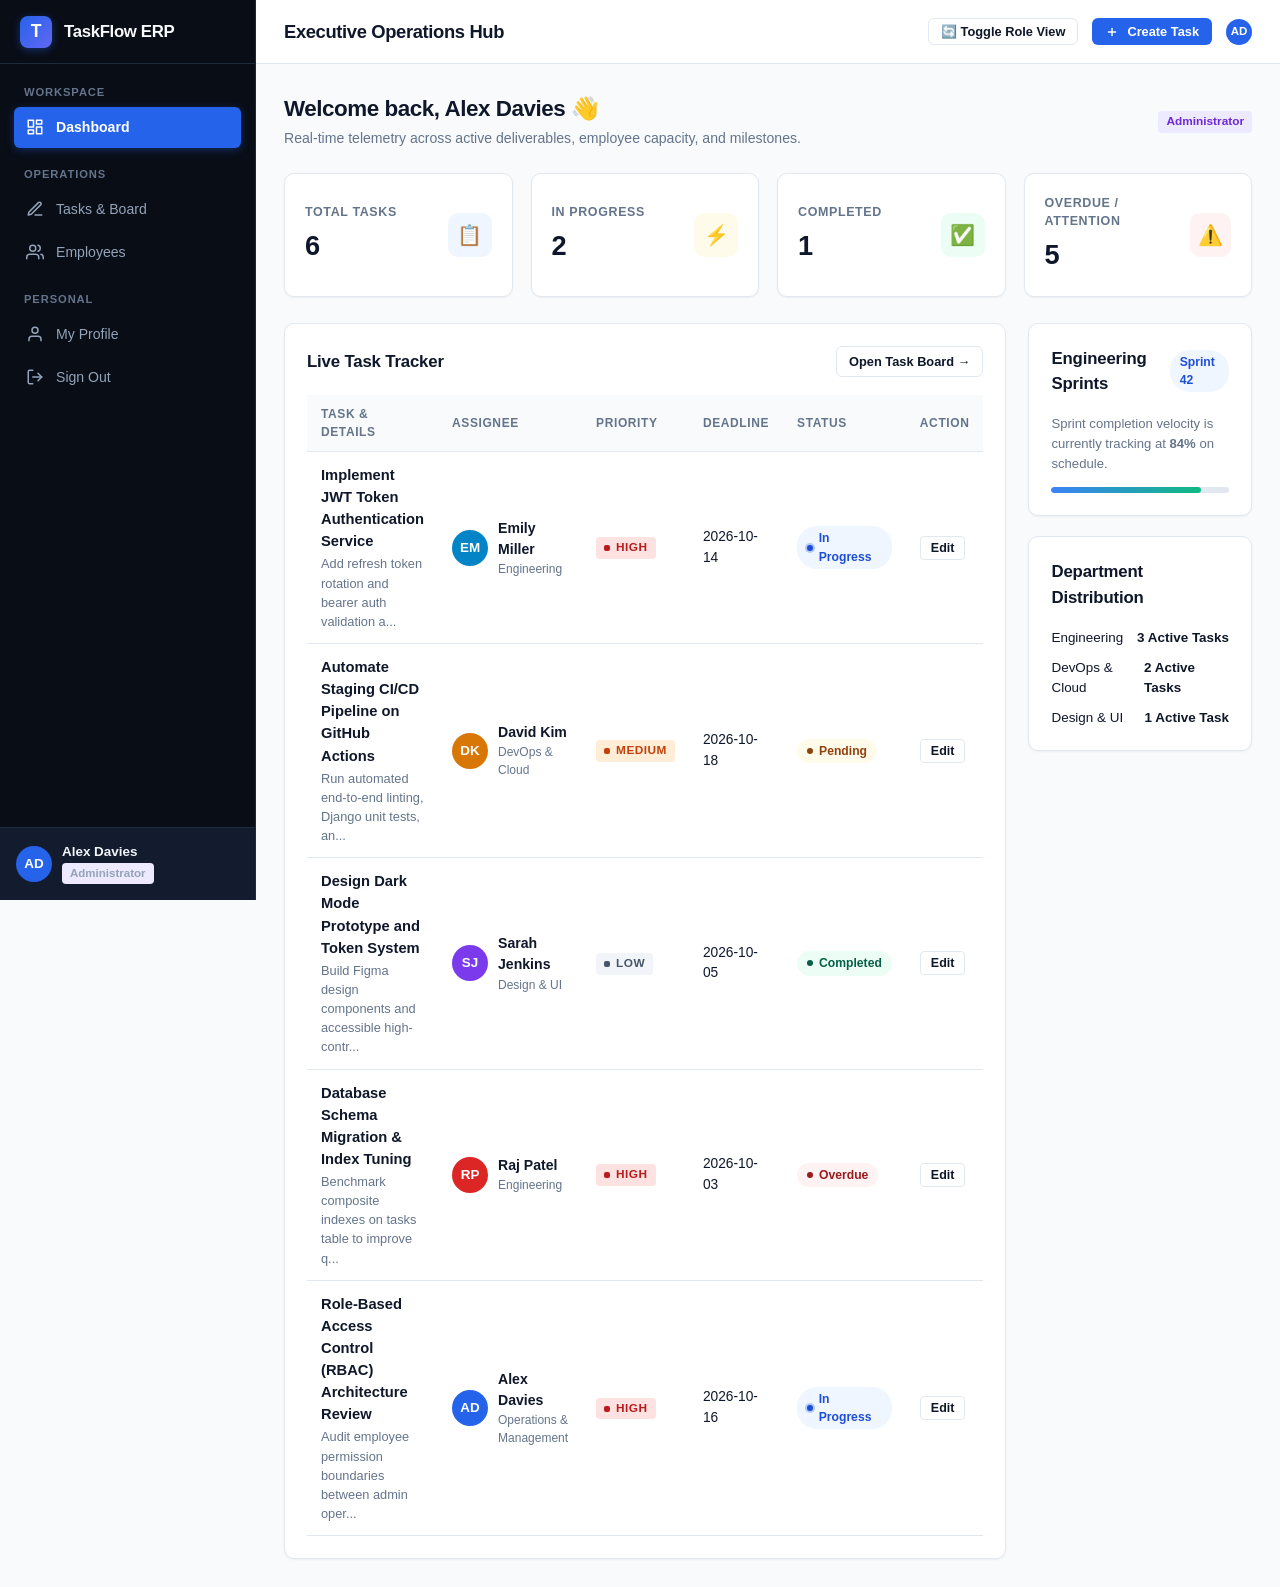
==== employee-task-manager/frontend/dashboard.html @ 2c663884 "Initial commit" ====
<!DOCTYPE html>
<html lang="en">
<head>
  <meta charset="UTF-8">
  <meta name="viewport" content="width=device-width, initial-scale=1.0">
  <title>Dashboard &bull; TaskFlow ERP</title>
  <link rel="stylesheet" href="css/styles.css">
</head>
<body id="dashboardView">

  <div class="app-layout">
    <!-- Sidebar -->
    <aside class="sidebar" id="sidebar">
      <div class="sidebar-header">
        <div class="logo-mark">T</div>
        <div class="logo-title">TaskFlow ERP</div>
      </div>

      <div class="sidebar-menu">
        <div class="menu-label">Workspace</div>
        <a href="dashboard.html" class="active">
          <span class="nav-icon">
            <svg width="18" height="18" viewBox="0 0 24 24" fill="none" stroke="currentColor" stroke-width="2" stroke-linecap="round" stroke-linejoin="round">
              <rect x="3" y="3" width="7" height="9"/><rect x="14" y="3" width="7" height="5"/><rect x="14" y="12" width="7" height="9"/><rect x="3" y="16" width="7" height="5"/>
            </svg>
          </span>
          <span>Dashboard</span>
        </a>

        <div class="menu-label">Operations</div>
        <a href="tasks.html">
          <span class="nav-icon">
            <svg width="18" height="18" viewBox="0 0 24 24" fill="none" stroke="currentColor" stroke-width="2" stroke-linecap="round" stroke-linejoin="round">
              <path d="M12 20h9"/><path d="M16.5 3.5a2.121 2.121 0 0 1 3 3L7 19l-4 1 1-4L16.5 3.5z"/>
            </svg>
          </span>
          <span>Tasks &amp; Board</span>
        </a>
        <a href="employees.html">
          <span class="nav-icon">
            <svg width="18" height="18" viewBox="0 0 24 24" fill="none" stroke="currentColor" stroke-width="2" stroke-linecap="round" stroke-linejoin="round">
              <path d="M17 21v-2a4 4 0 0 0-4-4H5a4 4 0 0 0-4 4v2"/><circle cx="9" cy="7" r="4"/><path d="M23 21v-2a4 4 0 0 0-3-3.87"/><path d="M16 3.13a4 4 0 0 1 0 7.75"/>
            </svg>
          </span>
          <span>Employees</span>
        </a>

        <div class="menu-label">Personal</div>
        <a href="profile.html">
          <span class="nav-icon">
            <svg width="18" height="18" viewBox="0 0 24 24" fill="none" stroke="currentColor" stroke-width="2" stroke-linecap="round" stroke-linejoin="round">
              <path d="M20 21v-2a4 4 0 0 0-4-4H8a4 4 0 0 0-4 4v2"/><circle cx="12" cy="7" r="4"/>
            </svg>
          </span>
          <span>My Profile</span>
        </a>
        <a href="index.html">
          <span class="nav-icon">
            <svg width="18" height="18" viewBox="0 0 24 24" fill="none" stroke="currentColor" stroke-width="2" stroke-linecap="round" stroke-linejoin="round">
              <path d="M9 21H5a2 2 0 0 1-2-2V5a2 2 0 0 1 2-2h4"/><polyline points="16 17 21 12 16 7"/><line x1="21" y1="12" x2="9" y2="12"/>
            </svg>
          </span>
          <span>Sign Out</span>
        </a>
      </div>

      <div class="sidebar-footer">
        <div class="user-snippet">
          <div class="avatar-tag current-user-initials">AD</div>
          <div class="user-details">
            <h4 class="current-user-name">Alex Davies</h4>
            <span class="current-user-role-badge badge badge-admin">Administrator</span>
          </div>
        </div>
      </div>
    </aside>

    <!-- Main Content Area -->
    <div class="main-wrapper">
      <header class="topbar">
        <div class="topbar-left">
          <button class="mobile-toggle" id="mobileToggle" aria-label="Toggle menu">
            <svg width="20" height="20" viewBox="0 0 24 24" fill="none" stroke="currentColor" stroke-width="2"><line x1="3" y1="12" x2="21" y2="12"/><line x1="3" y1="6" x2="21" y2="6"/><line x1="3" y1="18" x2="21" y2="18"/></svg>
          </button>
          <h1 class="page-title">Executive Operations Hub</h1>
        </div>

        <div class="topbar-right">
          <!-- Role preview toggle button -->
          <button id="roleToggleBtn" class="btn btn-outline btn-sm" title="Switch current role simulation">
            🔄 Toggle Role View
          </button>

          <button class="btn btn-primary btn-sm" onclick="openModal('createTaskModal')">
            <svg width="14" height="14" viewBox="0 0 24 24" fill="none" stroke="currentColor" stroke-width="2.5"><line x1="12" y1="5" x2="12" y2="19"/><line x1="5" y1="12" x2="19" y2="12"/></svg>
            <span>Create Task</span>
          </button>

          <a href="profile.html" class="avatar-tag sm current-user-initials" style="text-decoration: none;">AD</a>
        </div>
      </header>

      <main class="page-container">
        <!-- Content Header -->
        <div class="content-header">
          <div>
            <h2>Welcome back, <span class="current-user-name">Alex Davies</span> 👋</h2>
            <p>Real-time telemetry across active deliverables, employee capacity, and milestones.</p>
          </div>
          <div>
            <span class="current-user-role-badge badge badge-admin">Administrator</span>
          </div>
        </div>

        <!-- Dynamic KPI Stats -->
        <div class="stats-grid">
          <div class="stat-card">
            <div class="stat-info">
              <p>Total Tasks</p>
              <h3 id="statTotalTasks">0</h3>
            </div>
            <div class="stat-icon icon-blue">📋</div>
          </div>

          <div class="stat-card">
            <div class="stat-info">
              <p>In Progress</p>
              <h3 id="statInProgress">0</h3>
            </div>
            <div class="stat-icon icon-yellow">⚡</div>
          </div>

          <div class="stat-card">
            <div class="stat-info">
              <p>Completed</p>
              <h3 id="statCompleted">0</h3>
            </div>
            <div class="stat-icon icon-green">✅</div>
          </div>

          <div class="stat-card">
            <div class="stat-info">
              <p>Overdue / Attention</p>
              <h3 id="statOverdue">0</h3>
            </div>
            <div class="stat-icon icon-red">⚠️</div>
          </div>
        </div>

        <!-- Dashboard Split Section -->
        <div style="display: grid; grid-template-columns: 2fr 1fr; gap: 22px; align-items: start;">
          <!-- Recent Tasks Table -->
          <div class="card" style="margin-bottom: 0;">
            <div class="card-header">
              <h3 class="card-title">Live Task Tracker</h3>
              <a href="tasks.html" class="btn btn-outline btn-sm">Open Task Board &rarr;</a>
            </div>

            <div class="table-responsive">
              <table class="data-table">
                <thead>
                  <tr>
                    <th>Task &amp; Details</th>
                    <th>Assignee</th>
                    <th>Priority</th>
                    <th>Deadline</th>
                    <th>Status</th>
                    <th>Action</th>
                  </tr>
                </thead>
                <tbody id="recentTasksTbody">
                  <!-- Rendered dynamically by app.js -->
                </tbody>
              </table>
            </div>
          </div>

          <!-- Quick Overview Sidebar -->
          <div style="display: flex; flex-direction: column; gap: 20px;">
            <div class="card" style="margin-bottom: 0;">
              <div class="card-header">
                <h3 class="card-title">Engineering Sprints</h3>
                <span class="status-pill status-in-progress">Sprint 42</span>
              </div>
              <p style="font-size: 0.82rem; color: var(--text-muted); margin-bottom: 14px;">
                Sprint completion velocity is currently tracking at <strong>84%</strong> on schedule.
              </p>
              <div class="progress-bar-wrap">
                <div class="progress-bar-fill" style="width: 84%;"></div>
              </div>
            </div>

            <div class="card" style="margin-bottom: 0;">
              <div class="card-header">
                <h3 class="card-title">Department Distribution</h3>
              </div>
              <div style="display: flex; flex-direction: column; gap: 10px; font-size: 0.84rem;">
                <div style="display: flex; justify-content: space-between;">
                  <span>Engineering</span>
                  <strong>3 Active Tasks</strong>
                </div>
                <div style="display: flex; justify-content: space-between;">
                  <span>DevOps &amp; Cloud</span>
                  <strong>2 Active Tasks</strong>
                </div>
                <div style="display: flex; justify-content: space-between;">
                  <span>Design &amp; UI</span>
                  <strong>1 Active Task</strong>
                </div>
              </div>
            </div>
          </div>
        </div>
      </main>
    </div>
  </div>

  <!-- Modal: Create Task -->
  <div class="modal-overlay" id="createTaskModal">
    <div class="modal-container">
      <div class="modal-header">
        <h3>Create New Assignment</h3>
        <button class="modal-close" onclick="closeModal('createTaskModal')">&times;</button>
      </div>
      <form id="createTaskForm">
        <div class="modal-body">
          <div class="form-group">
            <label class="form-label" for="newTaskTitle">Task Summary / Deliverable</label>
            <input type="text" id="newTaskTitle" class="form-control" placeholder="e.g. Implement OAuth2 Provider" required>
          </div>

          <div class="form-group">
            <label class="form-label" for="newTaskDesc">Detailed Acceptance Criteria</label>
            <textarea id="newTaskDesc" class="form-control" rows="3" placeholder="Provide context, links, and requirements..."></textarea>
          </div>

          <div class="form-row">
            <div class="form-group">
              <label class="form-label" for="newTaskAssignee">Assignee</label>
              <select id="newTaskAssignee" class="form-control" required>
                <!-- Populated dynamically from storage -->
              </select>
            </div>

            <div class="form-group">
              <label class="form-label" for="newTaskPriority">Priority</label>
              <select id="newTaskPriority" class="form-control" required>
                <option value="high">High (Urgent)</option>
                <option value="medium" selected>Medium (Normal)</option>
                <option value="low">Low (Backlog)</option>
              </select>
            </div>
          </div>

          <div class="form-group">
            <label class="form-label" for="newTaskDueDate">Target Delivery Date</label>
            <input type="date" id="newTaskDueDate" class="form-control" required>
          </div>
        </div>

        <div class="modal-footer">
          <button type="button" class="btn btn-outline" onclick="closeModal('createTaskModal')">Cancel</button>
          <button type="submit" class="btn btn-primary">Publish Task</button>
        </div>
      </form>
    </div>
  </div>

  <!-- Modal: Quick Update Status -->
  <div class="modal-overlay" id="updateStatusModal">
    <div class="modal-container">
      <div class="modal-header">
        <h3>Update Task Progress</h3>
        <button class="modal-close" onclick="closeModal('updateStatusModal')">&times;</button>
      </div>
      <form id="updateStatusForm">
        <input type="hidden" id="editTaskId">
        <div class="modal-body">
          <p id="editTaskTitleText" style="font-weight: 700; margin-bottom: 14px; font-size: 0.95rem;"></p>

          <div class="form-group">
            <label class="form-label" for="editStatusSelect">Execution Status</label>
            <select id="editStatusSelect" class="form-control">
              <option value="pending">Pending</option>
              <option value="in_progress">In Progress</option>
              <option value="completed">Completed</option>
              <option value="overdue">Overdue</option>
            </select>
          </div>

          <div class="form-group">
            <div style="display: flex; justify-content: space-between; margin-bottom: 6px;">
              <label class="form-label" for="editProgressRange" style="margin-bottom: 0;">Progress</label>
              <span id="editProgressVal" style="font-weight: 700; color: var(--primary); font-size: 0.85rem;">50%</span>
            </div>
            <input type="range" id="editProgressRange" min="0" max="100" step="5" class="form-control" style="cursor: pointer;">
          </div>
        </div>

        <div class="modal-footer">
          <button type="button" class="btn btn-outline" onclick="closeModal('updateStatusModal')">Cancel</button>
          <button type="submit" class="btn btn-primary">Save Changes</button>
        </div>
      </form>
    </div>
  </div>

  <script src="js/store.js"></script>
  <script src="js/app.js"></script>
</body>
</html>
---- employee-task-manager/frontend/css/styles.css ----
/* ==========================================================================
   TaskFlow ERP - Professional Design System (Enterprise Grade)
   ========================================================================== */

:root {
  --primary: #2563eb;
  --primary-hover: #1d4ed8;
  --primary-light: #eff6ff;
  --primary-border: #bfdbfe;
  
  --secondary: #64748b;
  --secondary-light: #f1f5f9;
  
  --sidebar-bg: #090d16;
  --sidebar-card: #131b2e;
  --sidebar-hover: #1e293b;
  --sidebar-active: #2563eb;
  --sidebar-border: #1e293b;
  --sidebar-text: #94a3b8;
  --sidebar-text-active: #ffffff;
  
  --bg-main: #f8fafc;
  --card-bg: #ffffff;
  --border-color: #e2e8f0;
  --border-light: #f1f5f9;
  
  --text-main: #0f172a;
  --text-muted: #64748b;
  --text-light: #94a3b8;
  
  --success: #10b981;
  --success-bg: #ecfdf5;
  --success-text: #065f46;
  
  --warning: #f59e0b;
  --warning-bg: #fffbeb;
  --warning-text: #92400e;
  
  --danger: #ef4444;
  --danger-bg: #fef2f2;
  --danger-text: #991b1b;
  
  --info: #0284c7;
  --info-bg: #f0f9ff;
  --info-text: #075985;
  
  --shadow-xs: 0 1px 2px 0 rgb(0 0 0 / 0.05);
  --shadow-sm: 0 1px 3px 0 rgb(0 0 0 / 0.1), 0 1px 2px -1px rgb(0 0 0 / 0.1);
  --shadow-md: 0 4px 6px -1px rgb(0 0 0 / 0.08), 0 2px 4px -2px rgb(0 0 0 / 0.08);
  --shadow-lg: 0 12px 24px -4px rgb(0 0 0 / 0.12), 0 4px 6px -4px rgb(0 0 0 / 0.04);
  
  --radius-sm: 6px;
  --radius-md: 10px;
  --radius-lg: 14px;
  
  --transition: all 0.2s cubic-bezier(0.16, 1, 0.3, 1);
  --sidebar-width: 256px;
  --topbar-height: 64px;
}

/* Base Styles */
* {
  margin: 0;
  padding: 0;
  box-sizing: border-box;
}

body {
  font-family: -apple-system, BlinkMacSystemFont, "Segoe UI", Roboto, "Helvetica Neue", Arial, sans-serif;
  background-color: var(--bg-main);
  color: var(--text-main);
  line-height: 1.5;
  -webkit-font-smoothing: antialiased;
}

a {
  color: inherit;
  text-decoration: none;
}

button, input, select, textarea {
  font-family: inherit;
  font-size: inherit;
}

/* ==========================================================================
   Layout Architecture
   ========================================================================== */

.app-layout {
  display: flex;
  min-height: 100vh;
}

/* Sidebar */
.sidebar {
  width: var(--sidebar-width);
  background-color: var(--sidebar-bg);
  border-right: 1px solid var(--sidebar-border);
  color: var(--sidebar-text);
  display: flex;
  flex-direction: column;
  position: fixed;
  top: 0;
  bottom: 0;
  left: 0;
  z-index: 100;
  transition: var(--transition);
}

.sidebar-header {
  height: var(--topbar-height);
  display: flex;
  align-items: center;
  gap: 12px;
  padding: 0 20px;
  border-bottom: 1px solid var(--sidebar-border);
}

.sidebar-header .logo-mark {
  width: 32px;
  height: 32px;
  background: linear-gradient(135deg, #2563eb, #6366f1);
  border-radius: 8px;
  display: flex;
  align-items: center;
  justify-content: center;
  color: white;
  font-weight: 800;
  font-size: 1.1rem;
  box-shadow: 0 2px 8px rgba(37, 99, 235, 0.4);
}

.sidebar-header .logo-title {
  color: #f8fafc;
  font-size: 1.05rem;
  font-weight: 700;
  letter-spacing: -0.02em;
}

.sidebar-menu {
  padding: 20px 14px;
  flex: 1;
  overflow-y: auto;
}

.menu-label {
  font-size: 0.7rem;
  text-transform: uppercase;
  letter-spacing: 0.08em;
  color: #64748b;
  padding: 0 10px;
  margin-bottom: 6px;
  margin-top: 18px;
  font-weight: 700;
}

.menu-label:first-child {
  margin-top: 0;
}

.sidebar-menu a {
  display: flex;
  align-items: center;
  gap: 12px;
  padding: 10px 12px;
  border-radius: var(--radius-sm);
  font-weight: 500;
  font-size: 0.88rem;
  color: var(--sidebar-text);
  transition: var(--transition);
  margin-bottom: 2px;
}

.sidebar-menu a:hover {
  background-color: var(--sidebar-hover);
  color: #f1f5f9;
}

.sidebar-menu a.active {
  background-color: var(--sidebar-active);
  color: var(--sidebar-text-active);
  font-weight: 600;
  box-shadow: 0 2px 8px rgba(37, 99, 235, 0.35);
}

.sidebar-menu a .nav-icon {
  width: 18px;
  height: 18px;
  display: flex;
  align-items: center;
  justify-content: center;
  stroke-width: 2;
}

.sidebar-footer {
  padding: 16px;
  border-top: 1px solid var(--sidebar-border);
  background: var(--sidebar-card);
}

.user-snippet {
  display: flex;
  align-items: center;
  gap: 10px;
}

.avatar-tag {
  width: 36px;
  height: 36px;
  border-radius: 50%;
  background: var(--primary);
  color: white;
  display: flex;
  align-items: center;
  justify-content: center;
  font-weight: 700;
  font-size: 0.84rem;
  flex-shrink: 0;
}

.avatar-tag.sm {
  width: 26px;
  height: 26px;
  font-size: 0.72rem;
}

.user-details h4 {
  font-size: 0.84rem;
  color: #f1f5f9;
  line-height: 1.2;
}

.user-details span {
  font-size: 0.72rem;
  color: #94a3b8;
}

/* Main Wrapper */
.main-wrapper {
  margin-left: var(--sidebar-width);
  flex: 1;
  display: flex;
  flex-direction: column;
  min-height: 100vh;
  transition: var(--transition);
}

/* Topbar */
.topbar {
  height: var(--topbar-height);
  background-color: var(--card-bg);
  border-bottom: 1px solid var(--border-color);
  padding: 0 28px;
  display: flex;
  align-items: center;
  justify-content: space-between;
  position: sticky;
  top: 0;
  z-index: 90;
}

.topbar-left {
  display: flex;
  align-items: center;
  gap: 16px;
}

.mobile-toggle {
  display: none;
  background: none;
  border: 1px solid var(--border-color);
  padding: 6px;
  border-radius: var(--radius-sm);
  color: var(--text-main);
  cursor: pointer;
}

.page-title {
  font-size: 1.15rem;
  font-weight: 700;
  letter-spacing: -0.02em;
}

.topbar-right {
  display: flex;
  align-items: center;
  gap: 14px;
}

.search-box {
  position: relative;
  width: 260px;
}

.search-box input {
  width: 100%;
  padding: 7px 14px 7px 34px;
  border: 1px solid var(--border-color);
  border-radius: 20px;
  outline: none;
  background-color: #f8fafc;
  font-size: 0.84rem;
  transition: var(--transition);
}

.search-box input:focus {
  border-color: var(--primary);
  background: #ffffff;
  box-shadow: 0 0 0 3px rgba(37, 99, 235, 0.12);
}

.search-box svg {
  position: absolute;
  left: 10px;
  top: 50%;
  transform: translateY(-50%);
  color: var(--text-light);
  width: 16px;
  height: 16px;
}

/* Content Container */
.page-container {
  padding: 28px;
  flex: 1;
}

.content-header {
  display: flex;
  align-items: center;
  justify-content: space-between;
  margin-bottom: 24px;
  flex-wrap: wrap;
  gap: 16px;
}

.content-header h2 {
  font-size: 1.4rem;
  font-weight: 700;
  letter-spacing: -0.02em;
}

.content-header p {
  color: var(--text-muted);
  font-size: 0.88rem;
  margin-top: 2px;
}

/* ==========================================================================
   Components: Stats, Buttons, Badges, Tables, Cards
   ========================================================================== */

/* Buttons */
.btn {
  display: inline-flex;
  align-items: center;
  justify-content: center;
  gap: 8px;
  padding: 8px 16px;
  border-radius: var(--radius-sm);
  font-weight: 600;
  font-size: 0.86rem;
  cursor: pointer;
  border: 1px solid transparent;
  transition: var(--transition);
}

.btn-primary {
  background-color: var(--primary);
  color: #ffffff;
}

.btn-primary:hover {
  background-color: var(--primary-hover);
  box-shadow: 0 2px 8px rgba(37, 99, 235, 0.25);
}

.btn-outline {
  background-color: #ffffff;
  border-color: var(--border-color);
  color: var(--text-main);
}

.btn-outline:hover {
  background-color: var(--secondary-light);
  border-color: #cbd5e1;
}

.btn-sm {
  padding: 5px 12px;
  font-size: 0.8rem;
}

.action-btn {
  padding: 4px 10px;
  border-radius: 4px;
  border: 1px solid var(--border-color);
  background: white;
  font-size: 0.78rem;
  font-weight: 600;
  color: var(--text-main);
  cursor: pointer;
  transition: var(--transition);
}

.action-btn:hover {
  background: var(--secondary-light);
  border-color: var(--primary);
  color: var(--primary);
}

.action-btn.danger:hover {
  background: var(--danger-bg);
  border-color: var(--danger);
  color: var(--danger);
}

/* KPI Stats Grid */
.stats-grid {
  display: grid;
  grid-template-columns: repeat(auto-fit, minmax(210px, 1fr));
  gap: 18px;
  margin-bottom: 26px;
}

.stat-card {
  background: var(--card-bg);
  border-radius: var(--radius-md);
  padding: 20px;
  border: 1px solid var(--border-color);
  box-shadow: var(--shadow-xs);
  display: flex;
  align-items: center;
  justify-content: space-between;
  transition: var(--transition);
}

.stat-card:hover {
  transform: translateY(-2px);
  box-shadow: var(--shadow-sm);
}

.stat-info p {
  font-size: 0.78rem;
  font-weight: 600;
  color: var(--text-muted);
  text-transform: uppercase;
  letter-spacing: 0.05em;
  margin-bottom: 4px;
}

.stat-info h3 {
  font-size: 1.7rem;
  font-weight: 700;
  color: var(--text-main);
  letter-spacing: -0.02em;
}

.stat-icon {
  width: 44px;
  height: 44px;
  border-radius: 10px;
  display: flex;
  align-items: center;
  justify-content: center;
  font-size: 1.25rem;
}

.icon-blue { background: var(--primary-light); color: var(--primary); }
.icon-yellow { background: var(--warning-bg); color: #d97706; }
.icon-green { background: var(--success-bg); color: var(--success); }
.icon-red { background: var(--danger-bg); color: var(--danger); }
.icon-purple { background: #f3e8ff; color: #7c3aed; }

/* Content Cards */
.card {
  background: var(--card-bg);
  border-radius: var(--radius-md);
  border: 1px solid var(--border-color);
  box-shadow: var(--shadow-xs);
  padding: 22px;
  margin-bottom: 22px;
}

.card-header {
  display: flex;
  align-items: center;
  justify-content: space-between;
  margin-bottom: 18px;
}

.card-title {
  font-size: 1.05rem;
  font-weight: 700;
  letter-spacing: -0.01em;
}

/* Status Pills */
.status-pill {
  display: inline-flex;
  align-items: center;
  gap: 6px;
  padding: 3px 10px;
  border-radius: 20px;
  font-size: 0.76rem;
  font-weight: 600;
}

.status-dot {
  width: 6px;
  height: 6px;
  border-radius: 50%;
  background-color: currentColor;
}

.status-dot.pulse {
  box-shadow: 0 0 0 2px rgba(37, 99, 235, 0.3);
  animation: pulse 1.6s infinite;
}

@keyframes pulse {
  0% { transform: scale(0.95); opacity: 0.8; }
  50% { transform: scale(1.3); opacity: 1; }
  100% { transform: scale(0.95); opacity: 0.8; }
}

.status-pending { background: var(--warning-bg); color: var(--warning-text); }
.status-in-progress { background: var(--primary-light); color: #1d4ed8; }
.status-completed { background: var(--success-bg); color: var(--success-text); }
.status-overdue { background: var(--danger-bg); color: var(--danger-text); }

/* Priority Pills */
.priority-pill {
  display: inline-flex;
  align-items: center;
  gap: 6px;
  padding: 2px 8px;
  border-radius: 4px;
  font-size: 0.74rem;
  font-weight: 700;
  text-transform: uppercase;
  letter-spacing: 0.04em;
}

.priority-high { background: #fee2e2; color: #b91c1c; }
.priority-medium { background: #ffedd5; color: #c2410c; }
.priority-low { background: #f1f5f9; color: #475569; }

.priority-indicator {
  width: 6px;
  height: 6px;
  border-radius: 2px;
  background-color: currentColor;
}

/* Role Badges */
.badge {
  display: inline-flex;
  align-items: center;
  padding: 2px 8px;
  border-radius: 4px;
  font-size: 0.74rem;
  font-weight: 600;
}

.badge-admin { background: #ede9fe; color: #6d28d9; }
.badge-employee { background: #e0f2fe; color: #0369a1; }

/* Progress Bars */
.progress-bar-wrap {
  width: 100%;
  height: 6px;
  background: #e2e8f0;
  border-radius: 3px;
  overflow: hidden;
}

.progress-bar-fill {
  height: 100%;
  background: linear-gradient(90deg, #3b82f6, #10b981);
  border-radius: 3px;
  transition: width 0.3s ease;
}

/* Tables */
.table-responsive {
  width: 100%;
  overflow-x: auto;
}

.data-table {
  width: 100%;
  border-collapse: collapse;
  text-align: left;
}

.data-table th {
  background: #f8fafc;
  padding: 10px 14px;
  font-size: 0.75rem;
  text-transform: uppercase;
  letter-spacing: 0.05em;
  color: var(--text-muted);
  font-weight: 700;
  border-bottom: 1px solid var(--border-color);
}

.data-table td {
  padding: 12px 14px;
  font-size: 0.88rem;
  border-bottom: 1px solid var(--border-color);
  vertical-align: middle;
}

.data-table tbody tr:hover {
  background-color: #fafbfc;
}

.user-cell {
  display: flex;
  align-items: center;
  gap: 10px;
}

/* Kanban Board View */
.kanban-grid {
  display: grid;
  grid-template-columns: repeat(3, 1fr);
  gap: 20px;
  margin-top: 10px;
}

.kanban-column {
  background: #f1f5f9;
  border-radius: var(--radius-md);
  padding: 16px;
  display: flex;
  flex-direction: column;
  min-height: 480px;
}

.kanban-col-header {
  display: flex;
  align-items: center;
  justify-content: space-between;
  margin-bottom: 14px;
}

.kanban-col-header h3 {
  font-size: 0.9rem;
  font-weight: 700;
  color: var(--text-main);
  display: flex;
  align-items: center;
  gap: 8px;
}

.kanban-col-header .counter {
  background: #e2e8f0;
  color: var(--text-muted);
  padding: 2px 7px;
  border-radius: 12px;
  font-size: 0.75rem;
  font-weight: 700;
}

.kanban-cards-wrap {
  display: flex;
  flex-direction: column;
  gap: 12px;
  flex: 1;
}

.kanban-card {
  background: #ffffff;
  border-radius: var(--radius-sm);
  padding: 14px;
  border: 1px solid #e2e8f0;
  box-shadow: var(--shadow-xs);
  cursor: pointer;
  transition: var(--transition);
}

.kanban-card:hover {
  box-shadow: var(--shadow-md);
  transform: translateY(-2px);
  border-color: #cbd5e1;
}

/* Forms */
.form-group {
  margin-bottom: 16px;
}

.form-label {
  display: block;
  font-size: 0.82rem;
  font-weight: 600;
  color: var(--text-main);
  margin-bottom: 6px;
}

.form-control {
  width: 100%;
  padding: 9px 12px;
  border: 1px solid var(--border-color);
  border-radius: var(--radius-sm);
  background-color: #ffffff;
  color: var(--text-main);
  outline: none;
  font-size: 0.88rem;
  transition: var(--transition);
}

.form-control:focus {
  border-color: var(--primary);
  box-shadow: 0 0 0 3px rgba(37, 99, 235, 0.12);
}

.form-row {
  display: grid;
  grid-template-columns: 1fr 1fr;
  gap: 14px;
}

/* Modals */
.modal-overlay {
  position: fixed;
  top: 0;
  left: 0;
  right: 0;
  bottom: 0;
  background: rgba(15, 23, 42, 0.55);
  backdrop-filter: blur(4px);
  display: none;
  align-items: center;
  justify-content: center;
  z-index: 1000;
  padding: 16px;
}

.modal-overlay.active {
  display: flex;
}

.modal-container {
  background: #ffffff;
  width: 100%;
  max-width: 520px;
  border-radius: var(--radius-md);
  box-shadow: var(--shadow-lg);
  overflow: hidden;
  animation: modalEnter 0.2s cubic-bezier(0.16, 1, 0.3, 1);
}

@keyframes modalEnter {
  from { opacity: 0; transform: scale(0.95) translateY(-8px); }
  to { opacity: 1; transform: scale(1) translateY(0); }
}

.modal-header {
  padding: 16px 20px;
  border-bottom: 1px solid var(--border-color);
  display: flex;
  align-items: center;
  justify-content: space-between;
}

.modal-header h3 {
  font-size: 1.05rem;
  font-weight: 700;
}

.modal-close {
  background: none;
  border: none;
  font-size: 1.3rem;
  cursor: pointer;
  color: var(--text-muted);
  line-height: 1;
}

.modal-body {
  padding: 20px;
  max-height: 72vh;
  overflow-y: auto;
}

.modal-footer {
  padding: 14px 20px;
  border-top: 1px solid var(--border-color);
  background: #f8fafc;
  display: flex;
  justify-content: flex-end;
  gap: 10px;
}

/* Toast Notifications */
.toast-container {
  position: fixed;
  bottom: 24px;
  right: 24px;
  z-index: 9999;
  display: flex;
  flex-direction: column;
  gap: 10px;
  pointer-events: none;
}

.toast {
  pointer-events: auto;
  min-width: 300px;
  max-width: 400px;
  background: #ffffff;
  border: 1px solid var(--border-color);
  border-radius: var(--radius-sm);
  padding: 12px 14px;
  box-shadow: var(--shadow-lg);
  display: flex;
  align-items: flex-start;
  gap: 10px;
  animation: toastSlide 0.25s cubic-bezier(0.16, 1, 0.3, 1);
  transition: opacity 0.2s ease, transform 0.2s ease;
}

.toast-hiding {
  opacity: 0;
  transform: translateY(10px);
}

@keyframes toastSlide {
  from { opacity: 0; transform: translateY(16px); }
  to { opacity: 1; transform: translateY(0); }
}

.toast-icon {
  width: 22px;
  height: 22px;
  border-radius: 50%;
  display: flex;
  align-items: center;
  justify-content: center;
  font-weight: 700;
  font-size: 0.8rem;
  flex-shrink: 0;
}

.toast-success .toast-icon { background: var(--success-bg); color: var(--success); }
.toast-error .toast-icon { background: var(--danger-bg); color: var(--danger); }
.toast-warning .toast-icon { background: var(--warning-bg); color: #d97706; }
.toast-info .toast-icon { background: var(--info-bg); color: var(--primary); }

.toast-body { flex: 1; }
.toast-title { font-size: 0.82rem; font-weight: 700; margin-bottom: 2px; }
.toast-message { font-size: 0.78rem; color: var(--text-muted); line-height: 1.4; }

.toast-close {
  background: none;
  border: none;
  font-size: 1.1rem;
  color: var(--text-light);
  cursor: pointer;
  line-height: 1;
}

/* Login Page Specifics */
.login-page {
  min-height: 100vh;
  display: flex;
  align-items: center;
  justify-content: center;
  background: radial-gradient(circle at 50% 30%, #1e293b 0%, #090d16 100%);
  padding: 20px;
}

.login-card {
  background: #ffffff;
  width: 100%;
  max-width: 420px;
  border-radius: var(--radius-lg);
  padding: 36px;
  box-shadow: 0 25px 50px -12px rgba(0, 0, 0, 0.4);
}

.login-header {
  text-align: center;
  margin-bottom: 24px;
}

.role-switcher-tabs {
  display: flex;
  background: #f1f5f9;
  border-radius: var(--radius-sm);
  padding: 4px;
  margin-bottom: 20px;
}

.role-tab-btn {
  flex: 1;
  padding: 8px 0;
  text-align: center;
  border: none;
  background: transparent;
  font-size: 0.84rem;
  font-weight: 600;
  color: var(--text-muted);
  cursor: pointer;
  border-radius: var(--radius-sm);
  transition: var(--transition);
}

.role-tab-btn.active {
  background: #ffffff;
  color: var(--primary);
  box-shadow: var(--shadow-xs);
}

/* Responsive */
@media (max-width: 992px) {
  .sidebar { transform: translateX(-100%); }
  .sidebar.open { transform: translateX(0); }
  .main-wrapper { margin-left: 0; }
  .mobile-toggle { display: block; }
  .kanban-grid { grid-template-columns: 1fr; }
}

@media (max-width: 640px) {
  .page-container { padding: 16px; }
  .topbar { padding: 0 16px; }
  .search-box { display: none; }
  .form-row { grid-template-columns: 1fr; }
}
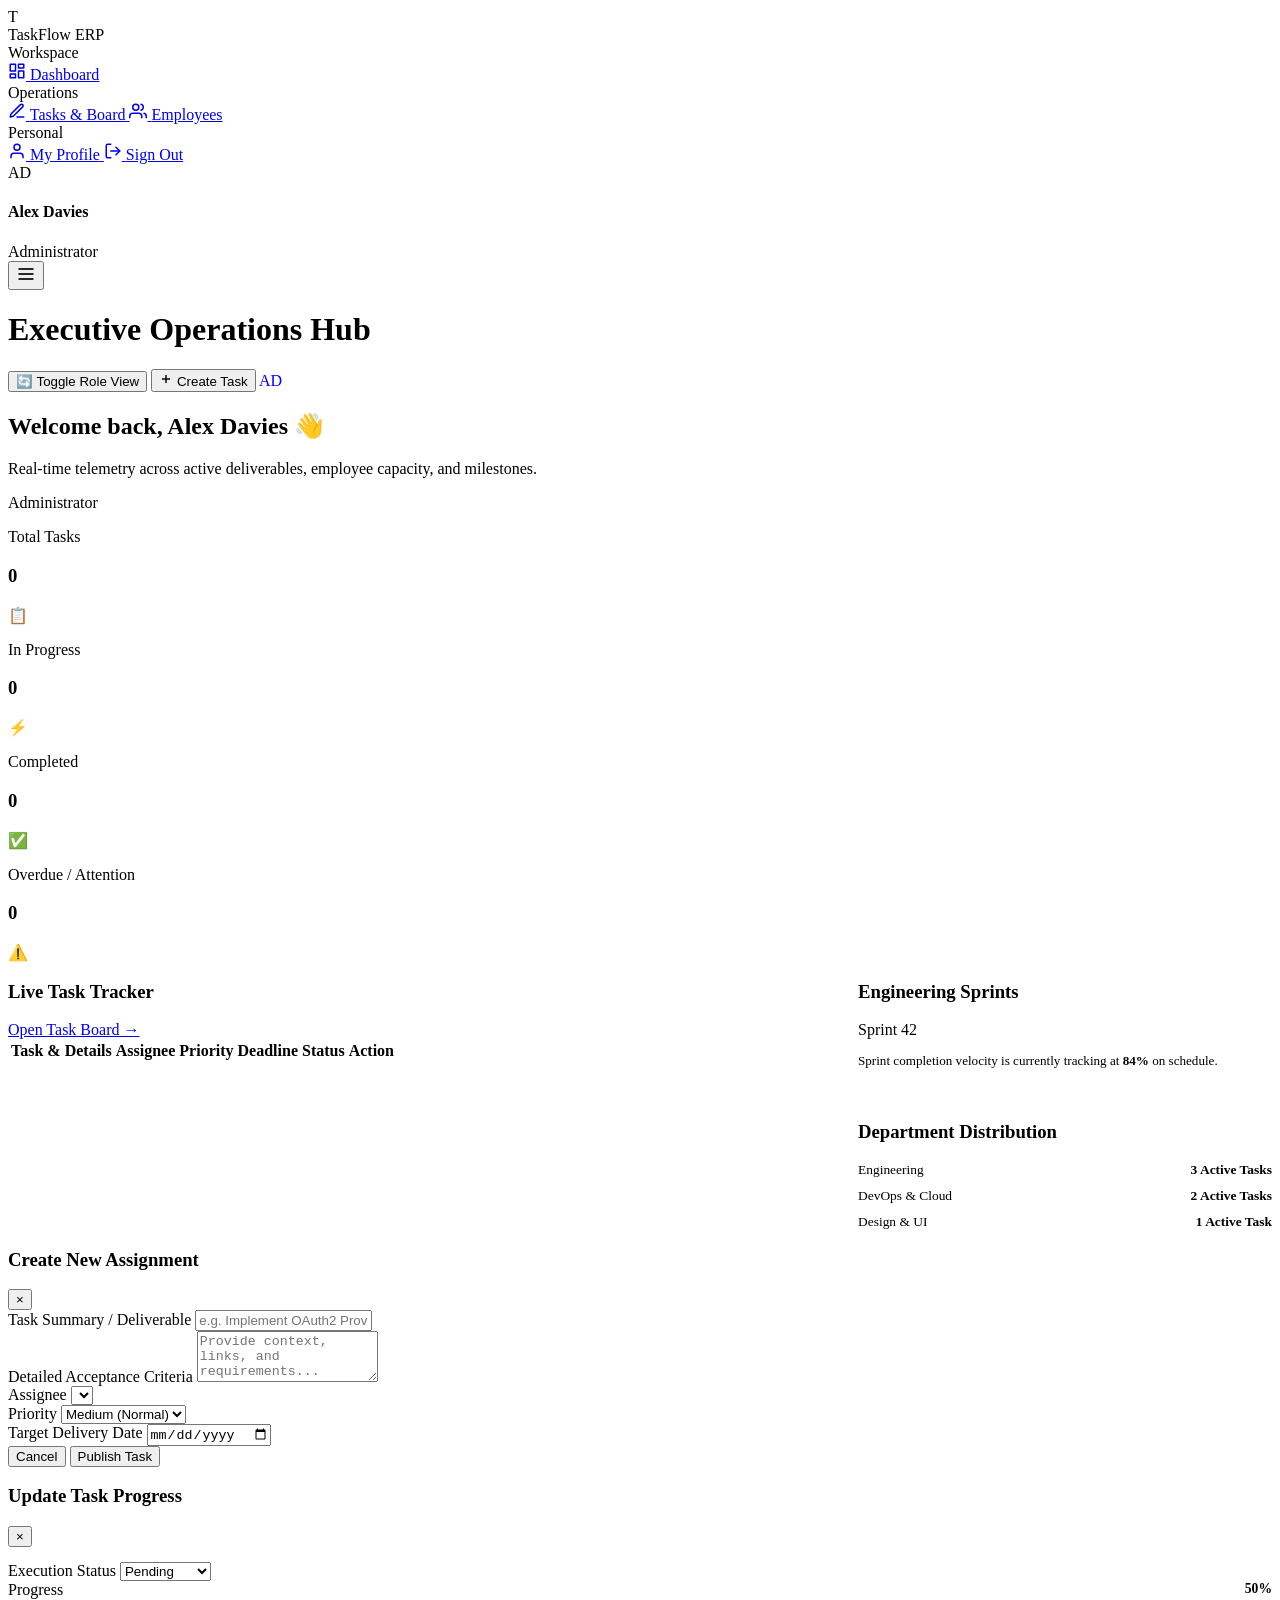
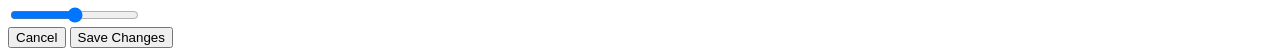
==== commit 2486e327: "Fix static asset paths for deployment" ====
--- a/employee-task-manager/frontend/dashboard.html
+++ b/employee-task-manager/frontend/dashboard.html
@@ -1,10 +1,11 @@
+
 <!DOCTYPE html>
 <html lang="en">
 <head>
   <meta charset="UTF-8">
   <meta name="viewport" content="width=device-width, initial-scale=1.0">
   <title>Dashboard &bull; TaskFlow ERP</title>
-  <link rel="stylesheet" href="css/styles.css">
+  <link rel="stylesheet" href="/static/css/styles.css">
 </head>
 <body id="dashboardView">
 
@@ -305,7 +306,8 @@
     </div>
   </div>
 
-  <script src="js/store.js"></script>
-  <script src="js/app.js"></script>
+  <script src="/static/js/store.js"></script>
+  <script src="/static/js/app.js"></script>
 </body>
 </html>
+
